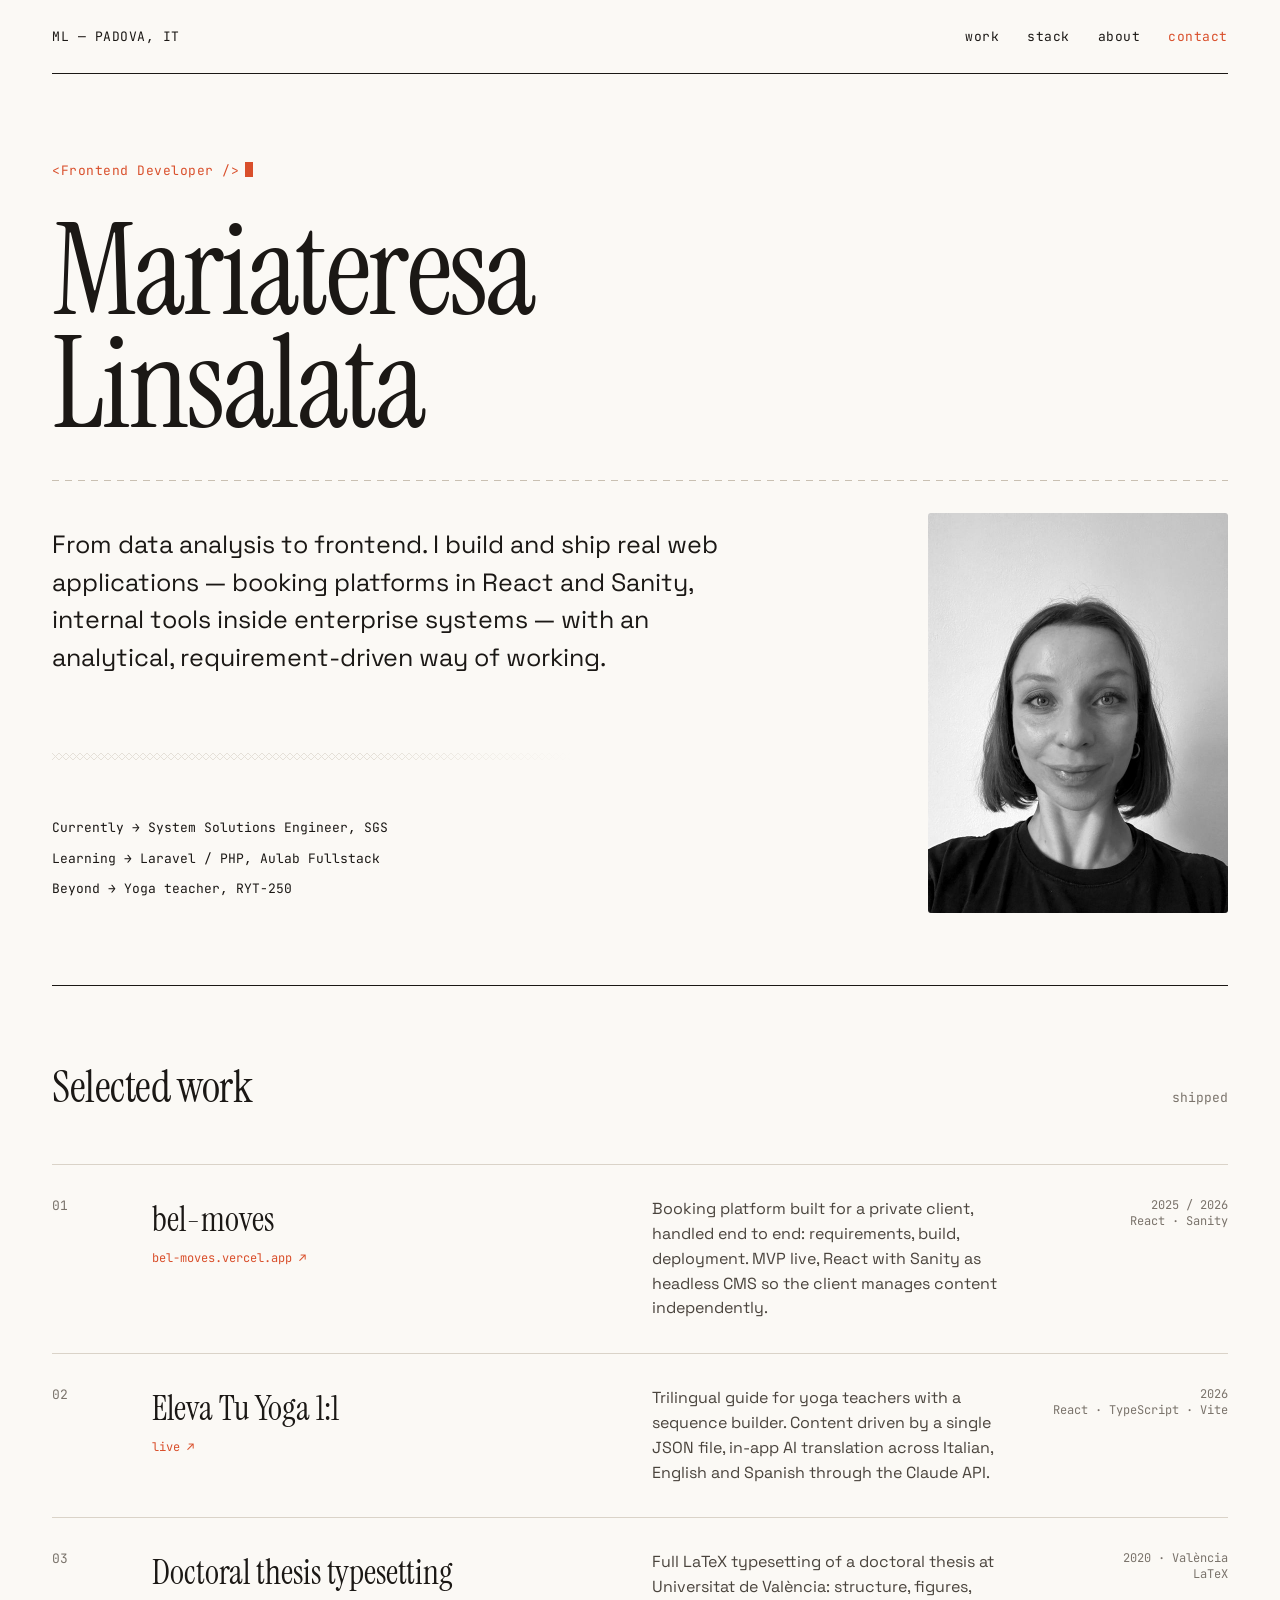
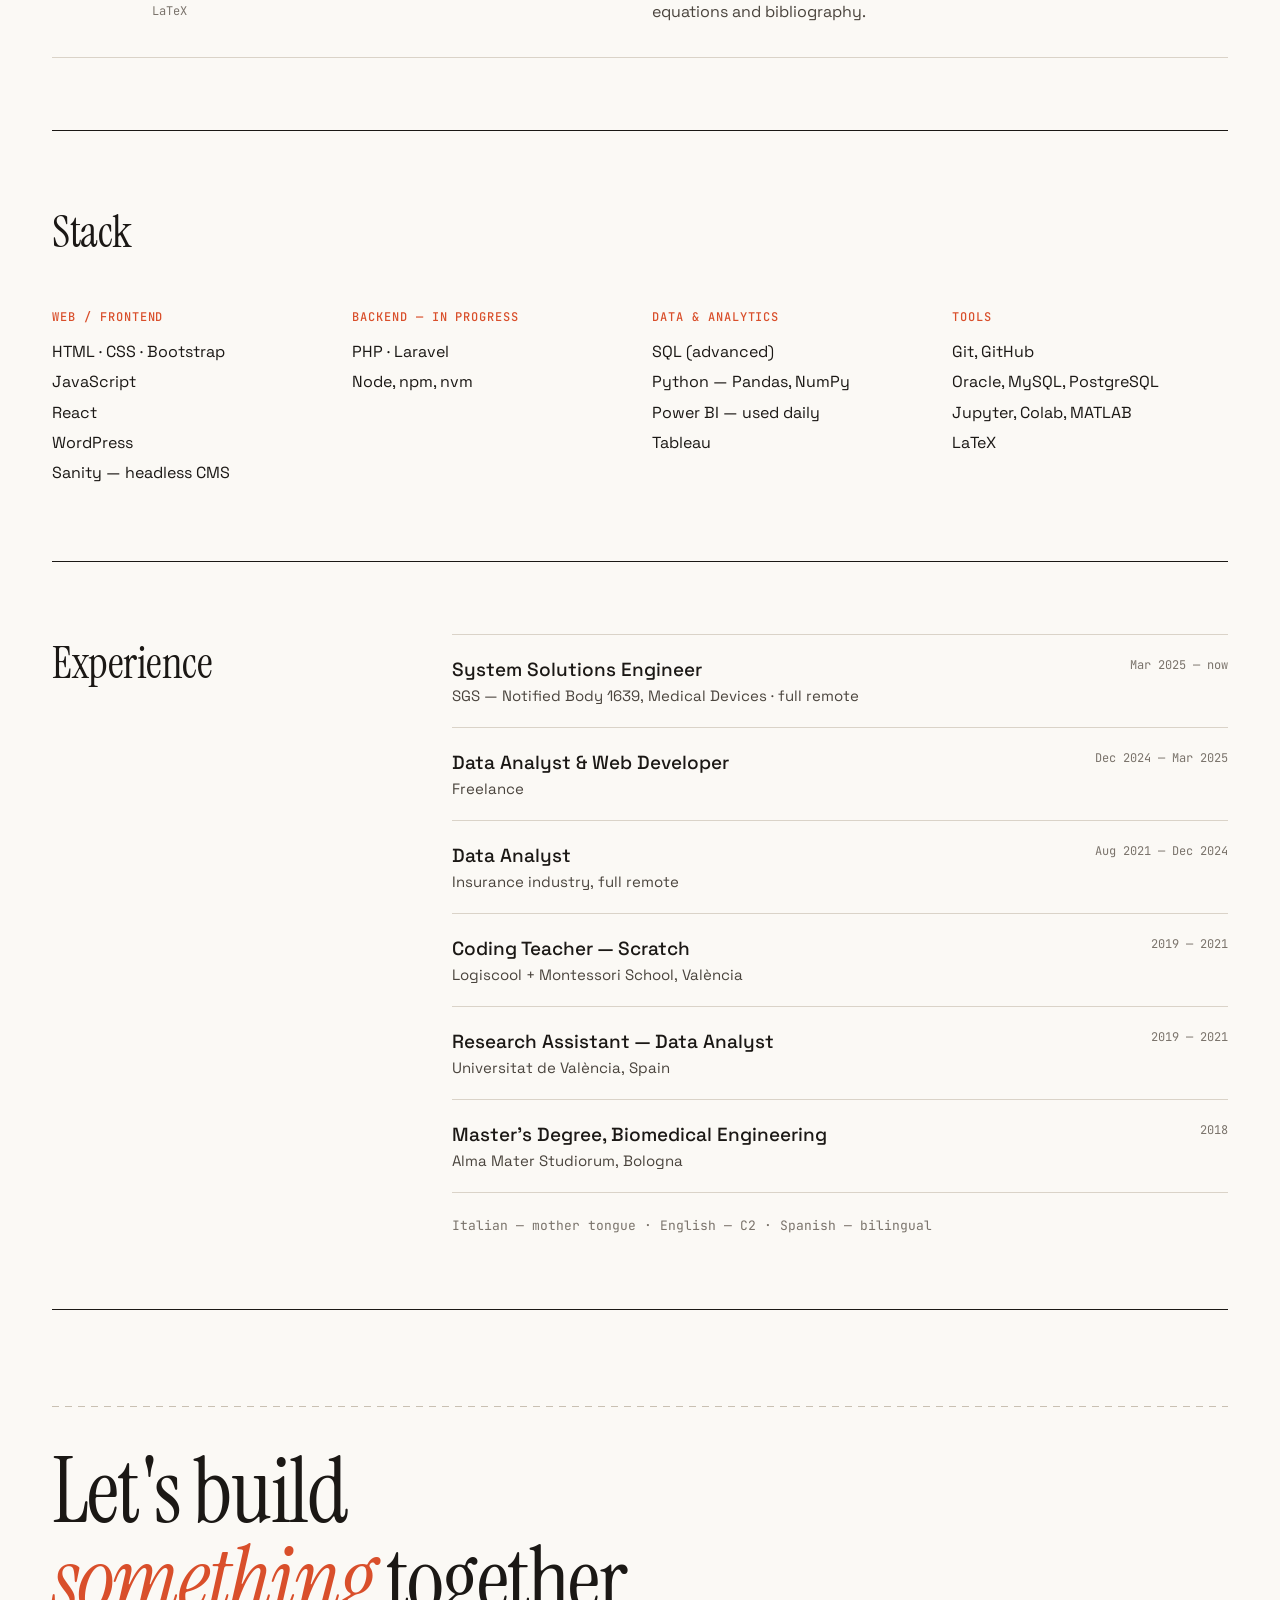
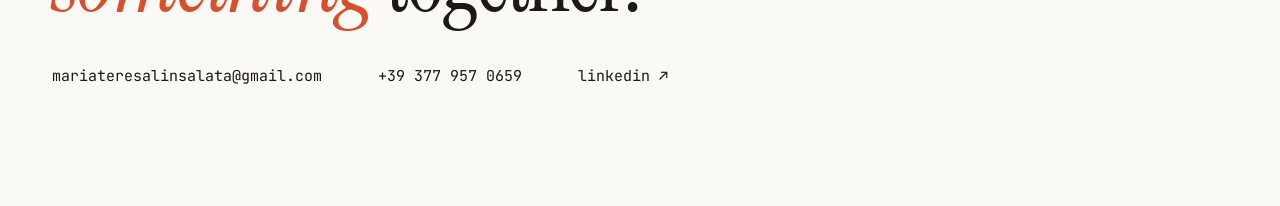
==== index.html @ 71ae57f3 "Add files via upload" ====
<!DOCTYPE html>
<html lang="en">
<head>
<meta charset="utf-8">
<meta name="viewport" content="width=device-width, initial-scale=1">
<title>Mariateresa Linsalata — Frontend Developer</title>
<meta name="description" content="Frontend developer moving from data analysis to the web. React, Sanity, Laravel. Based in Padova, Italy.">
<link rel="icon" href="favicon.svg" type="image/svg+xml">
<link rel="icon" href="favicon.png" sizes="180x180">
<link rel="apple-touch-icon" href="favicon.png">
<link rel="preconnect" href="https://fonts.googleapis.com">
<link rel="preconnect" href="https://fonts.gstatic.com" crossorigin>
<link href="https://fonts.googleapis.com/css2?family=Instrument+Serif:ital@0;1&family=Space+Grotesk:wght@400;500;700&family=JetBrains+Mono:wght@400;500&display=swap" rel="stylesheet">
<link rel="stylesheet" href="style.css">
</head>
<body>

<div class="wrap">

  <header class="site-header">
    <div class="mark">ML — Padova, IT</div>
    <nav class="site-nav">
      <a href="#work">work</a>
      <a href="#stack">stack</a>
      <a href="#about">about</a>
      <a href="#contact" class="is-accent">contact</a>
    </nav>
  </header>

  <section class="hero">
    <div class="eyebrow">&lt;Frontend Developer /&gt;<span class="caret"></span></div>
    <h1>Mariateresa<br>Linsalata</h1>
    <div class="stitch"></div>
    <div class="grid12 hero-grid">
      <div class="hero-copy">
        <p>From data analysis to frontend. I build and ship real web applications — booking platforms in React and Sanity, internal tools inside enterprise systems — with an analytical, requirement-driven way of working.</p>
        <div class="stitch-fine"></div>
        <div class="facts">
          <div>Currently → System Solutions Engineer, SGS</div>
          <div>Learning → Laravel / PHP, Aulab Fullstack</div>
          <div>Beyond → Yoga teacher, RYT-250</div>
        </div>
      </div>
      <div class="hero-portrait">
        <img src="assets/portrait.jpg" alt="Mariateresa Linsalata">
      </div>
    </div>
  </section>

  <section id="work" class="section">
    <div class="section-head">
      <h2 class="section-title">Selected work</h2>
      <span class="count">shipped</span>
    </div>

    <a class="project" href="https://bel-moves.vercel.app" target="_blank" rel="noopener">
      <div class="num">01</div>
      <div class="head">
        <h3>bel-moves</h3>
        <div class="link">bel-moves.vercel.app ↗</div>
      </div>
      <p>Booking platform built for a private client, handled end to end: requirements, build, deployment. MVP live, React with Sanity as headless CMS so the client manages content independently.</p>
      <div class="meta">2025 / 2026<br>React · Sanity</div>
    </a>

    <a class="project" href="https://eleva-tu-yoga.vercel.app/#/filosofia" target="_blank" rel="noopener">
      <div class="num">02</div>
      <div class="head">
        <h3>Eleva Tu Yoga 1:1</h3>
        <div class="link">live ↗</div>
      </div>
      <p>Trilingual guide for yoga teachers with a sequence builder. Content driven by a single JSON file, in-app AI translation across Italian, English and Spanish through the Claude API.</p>
      <div class="meta">2026<br>React · TypeScript · Vite</div>
    </a>

    <div class="project is-last">
      <div class="num">03</div>
      <div class="head">
        <h3>Doctoral thesis typesetting</h3>
        <div class="link muted">LaTeX</div>
      </div>
      <p>Full LaTeX typesetting of a doctoral thesis at Universitat de València: structure, figures, equations and bibliography.</p>
      <div class="meta">2020 · València<br>LaTeX</div>
    </div>
  </section>

  <section id="stack" class="section">
    <h2 class="section-title" style="margin-bottom:48px">Stack</h2>
    <div class="stack-grid">
      <div class="stack-col">
        <h3>Web / Frontend</h3>
        <ul>
          <li>HTML · CSS · Bootstrap</li>
          <li>JavaScript</li>
          <li>React</li>
          <li>WordPress</li>
          <li>Sanity — headless CMS</li>
        </ul>
      </div>
      <div class="stack-col">
        <h3>Backend — in progress</h3>
        <ul>
          <li>PHP · Laravel</li>
          <li>Node, npm, nvm</li>
        </ul>
      </div>
      <div class="stack-col">
        <h3>Data &amp; Analytics</h3>
        <ul>
          <li>SQL (advanced)</li>
          <li>Python — Pandas, NumPy</li>
          <li>Power BI — used daily</li>
          <li>Tableau</li>
        </ul>
      </div>
      <div class="stack-col">
        <h3>Tools</h3>
        <ul>
          <li>Git, GitHub</li>
          <li>Oracle, MySQL, PostgreSQL</li>
          <li>Jupyter, Colab, MATLAB</li>
          <li>LaTeX</li>
        </ul>
      </div>
    </div>
  </section>

  <section id="about" class="section grid12">
    <h2 class="section-title">Experience</h2>
    <div class="roles">
      <div id="roles"></div>
      <div class="role is-last">
        <div>
          <div class="title">Master's Degree, Biomedical Engineering</div>
          <div class="org">Alma Mater Studiorum, Bologna</div>
        </div>
        <div class="years">2018</div>
      </div>
      <div class="langs">Italian — mother tongue · English — C2 · Spanish — bilingual</div>
    </div>
  </section>

  <section id="contact">
    <div class="stitch"></div>
    <h2>Let's build<br><em>something</em> together.</h2>
    <div class="contact-links">
      <a href="mailto:mariateresalinsalata@gmail.com">mariateresalinsalata@gmail.com</a>
      <a href="tel:+393779570659">+39 377 957 0659</a>
      <a href="https://www.linkedin.com/in/mariateresa-linsalata-959961161/" target="_blank" rel="noopener">linkedin ↗</a>
    </div>
  </section>

</div>

<script src="script.js"></script>
</body>
</html>
---- style.css ----
:root {
  --bg: #FBF9F5;
  --ink: #1B1815;
  --ink-soft: #4A443D;
  --ink-mute: #7A736B;
  --line: #DAD3C8;
  --accent: #D94F2B;
  --serif: 'Instrument Serif', Georgia, serif;
  --sans: 'Space Grotesk', system-ui, sans-serif;
  --mono: 'JetBrains Mono', monospace;
}

*, *::before, *::after { box-sizing: border-box; }

body {
  margin: 0;
  background: var(--bg);
  color: var(--ink);
  font-family: var(--sans);
  -webkit-font-smoothing: antialiased;
}

html { scroll-behavior: smooth; }

a { color: var(--ink); text-decoration: none; }
a:hover { color: var(--accent); }
::selection { background: var(--accent); color: var(--bg); }

.wrap {
  max-width: 1240px;
  margin: 0 auto;
  padding: 0 32px 120px;
}

/* --- header --- */
.site-header {
  display: flex;
  justify-content: space-between;
  align-items: baseline;
  gap: 24px;
  flex-wrap: wrap;
  padding: 28px 0;
  border-bottom: 1px solid var(--ink);
  position: sticky;
  top: 0;
  background: var(--bg);
  z-index: 10;
}

.site-header .mark,
.site-nav {
  font-family: var(--mono);
  font-size: 13px;
  letter-spacing: 0.04em;
}

.site-header .mark { text-transform: uppercase; }
.site-nav { display: flex; gap: 28px; }
.site-nav .is-accent { color: var(--accent); }

/* --- shared section rules --- */
.section { padding: 72px 0; border-bottom: 1px solid var(--ink); }

.section-title {
  font-family: var(--serif);
  font-weight: 400;
  font-size: 44px;
  letter-spacing: -0.01em;
  margin: 0;
}

.section-head {
  display: flex;
  justify-content: space-between;
  align-items: baseline;
  margin-bottom: 48px;
}

.section-head .count {
  font-family: var(--mono);
  font-size: 13px;
  color: var(--ink-mute);
}

.grid12 {
  display: grid;
  grid-template-columns: repeat(12, 1fr);
  gap: 24px;
}

/* the "stitch" rule */
.stitch {
  height: 1px;
  background: repeating-linear-gradient(90deg, #C9C0B2 0 7px, transparent 7px 13px);
}

/* barely-there cross-stitch motif under the intro paragraph */
.stitch-fine {
  height: 7px;
  width: 100%;
  max-width: 52ch;
  margin-top: 18px;
  opacity: 0.42;
  background-image:
    linear-gradient(45deg, transparent 45%, #C9C0B2 45% 55%, transparent 55%),
    linear-gradient(-45deg, transparent 45%, #C9C0B2 45% 55%, transparent 55%);
  background-size: 7px 7px;
  background-repeat: repeat-x;
  -webkit-mask-image: linear-gradient(90deg, #000, #000 62%, transparent);
  mask-image: linear-gradient(90deg, #000, #000 62%, transparent);
}

/* --- hero --- */
.hero { padding: 88px 0 72px; border-bottom: 1px solid var(--ink); }

.hero .eyebrow {
  font-family: var(--mono);
  font-size: 13px;
  color: var(--accent);
  letter-spacing: 0.04em;
  margin-bottom: 36px;
}

.caret {
  display: inline-block;
  width: 8px;
  height: 15px;
  background: var(--accent);
  margin-left: 6px;
  vertical-align: -2px;
  animation: blink 1.1s step-end infinite;
}

@keyframes blink { 0%, 49% { opacity: 1; } 50%, 100% { opacity: 0; } }

.hero h1 {
  font-family: var(--serif);
  font-weight: 400;
  font-size: clamp(56px, 10vw, 148px);
  line-height: 0.88;
  letter-spacing: -0.02em;
  margin: 0 0 40px;
}

.hero .stitch { margin-bottom: 32px; }

.hero-grid { align-items: stretch; }

.hero-copy {
  grid-column: span 7;
  display: flex;
  flex-direction: column;
  justify-content: space-around;
  gap: 32px;
}

.hero-copy p {
  font-size: 25px;
  line-height: 1.5;
  margin: 0;
  max-width: 52ch;
  text-wrap: pretty;
}

.facts {
  display: flex;
  flex-direction: column;
  gap: 10px;
  font-family: var(--mono);
  font-size: 13px;
  line-height: 1.6;
}

.hero-portrait {
  grid-column: 9 / span 4;
  display: flex;
  justify-content: flex-end;
}

.hero-portrait img {
  width: 100%;
  max-width: 300px;
  aspect-ratio: 3 / 4;
  height: auto;
  object-fit: cover;
  object-position: center 22%;
  border-radius: 3px;
  display: block;
  filter: grayscale(1) contrast(1.04);
  transition: filter 0.5s ease;
}

.hero-portrait img:hover { filter: grayscale(0) contrast(1); }

/* --- work --- */
.project {
  display: grid;
  grid-template-columns: repeat(12, 1fr);
  gap: 24px;
  padding: 32px 0;
  border-top: 1px solid var(--line);
  transition: background 0.15s ease;
}

.project.is-last { border-bottom: 1px solid var(--line); }
a.project:hover { background: #F3EFE7; color: var(--ink); }

.project .num {
  grid-column: span 1;
  font-family: var(--mono);
  font-size: 13px;
  color: var(--ink-mute);
}

.project .head { grid-column: span 5; }

.project h3 {
  font-family: var(--serif);
  font-weight: 400;
  font-size: 34px;
  margin: 0 0 8px;
}

.project .link {
  font-family: var(--mono);
  font-size: 12px;
  color: var(--accent);
}

.project .link.muted { color: var(--ink-mute); }

.project p {
  grid-column: span 4;
  margin: 0;
  font-size: 16px;
  line-height: 1.55;
  color: var(--ink-soft);
}

.project .meta {
  grid-column: span 2;
  font-family: var(--mono);
  font-size: 12px;
  color: var(--ink-mute);
  text-align: right;
}

/* --- stack --- */
.stack-grid {
  display: grid;
  grid-template-columns: repeat(4, 1fr);
  gap: 40px 24px;
}

.stack-col { display: flex; flex-direction: column; gap: 12px; }

.stack-col h3 {
  font-family: var(--mono);
  font-size: 12px;
  font-weight: 500;
  letter-spacing: 0.08em;
  text-transform: uppercase;
  color: var(--accent);
  margin: 0;
}

.stack-col ul {
  margin: 0;
  padding: 0;
  list-style: none;
  font-size: 16px;
  line-height: 1.9;
}

/* --- experience --- */
#about .section-title { grid-column: span 4; }
.roles { grid-column: span 8; display: flex; flex-direction: column; }

.role {
  display: grid;
  grid-template-columns: 1fr auto;
  gap: 16px;
  padding: 22px 0;
  border-top: 1px solid var(--line);
}

.role.is-last { border-bottom: 1px solid var(--line); }
.role .title { font-size: 19px; font-weight: 500; }
.role .org { font-size: 15px; color: var(--ink-soft); margin-top: 4px; }

.role .years {
  font-family: var(--mono);
  font-size: 12px;
  color: var(--ink-mute);
  white-space: nowrap;
}

.langs {
  font-family: var(--mono);
  font-size: 13px;
  color: var(--ink-mute);
  margin-top: 22px;
  line-height: 1.7;
}

/* --- contact --- */
#contact { padding: 96px 0 0; }
#contact .stitch { margin-bottom: 40px; }

#contact h2 {
  font-family: var(--serif);
  font-weight: 400;
  font-size: clamp(44px, 7vw, 92px);
  line-height: 1;
  letter-spacing: -0.02em;
  margin: 0 0 40px;
}

#contact em { color: var(--accent); }

.contact-links {
  display: flex;
  gap: 56px;
  flex-wrap: wrap;
  font-family: var(--mono);
  font-size: 15px;
}

/* --- responsive --- */
@media (max-width: 900px) {
  .wrap { padding: 0 20px 80px; }
  .hero { padding: 56px 0 48px; }
  .section { padding: 56px 0; }
  .hero-copy, .hero-portrait,
  .project .num, .project .head, .project p, .project .meta,
  #about .section-title, .roles { grid-column: 1 / -1; }
  .hero-portrait { justify-content: flex-start; }
  .hero-portrait img { aspect-ratio: 3 / 4; height: auto; max-width: 220px; }
  .project .meta { text-align: left; }
  .stack-grid { grid-template-columns: repeat(2, 1fr); }
  .contact-links { gap: 20px; flex-direction: column; }
}

@media (max-width: 560px) {
  .stack-grid { grid-template-columns: 1fr; }
  .section-title { font-size: 34px; }
}
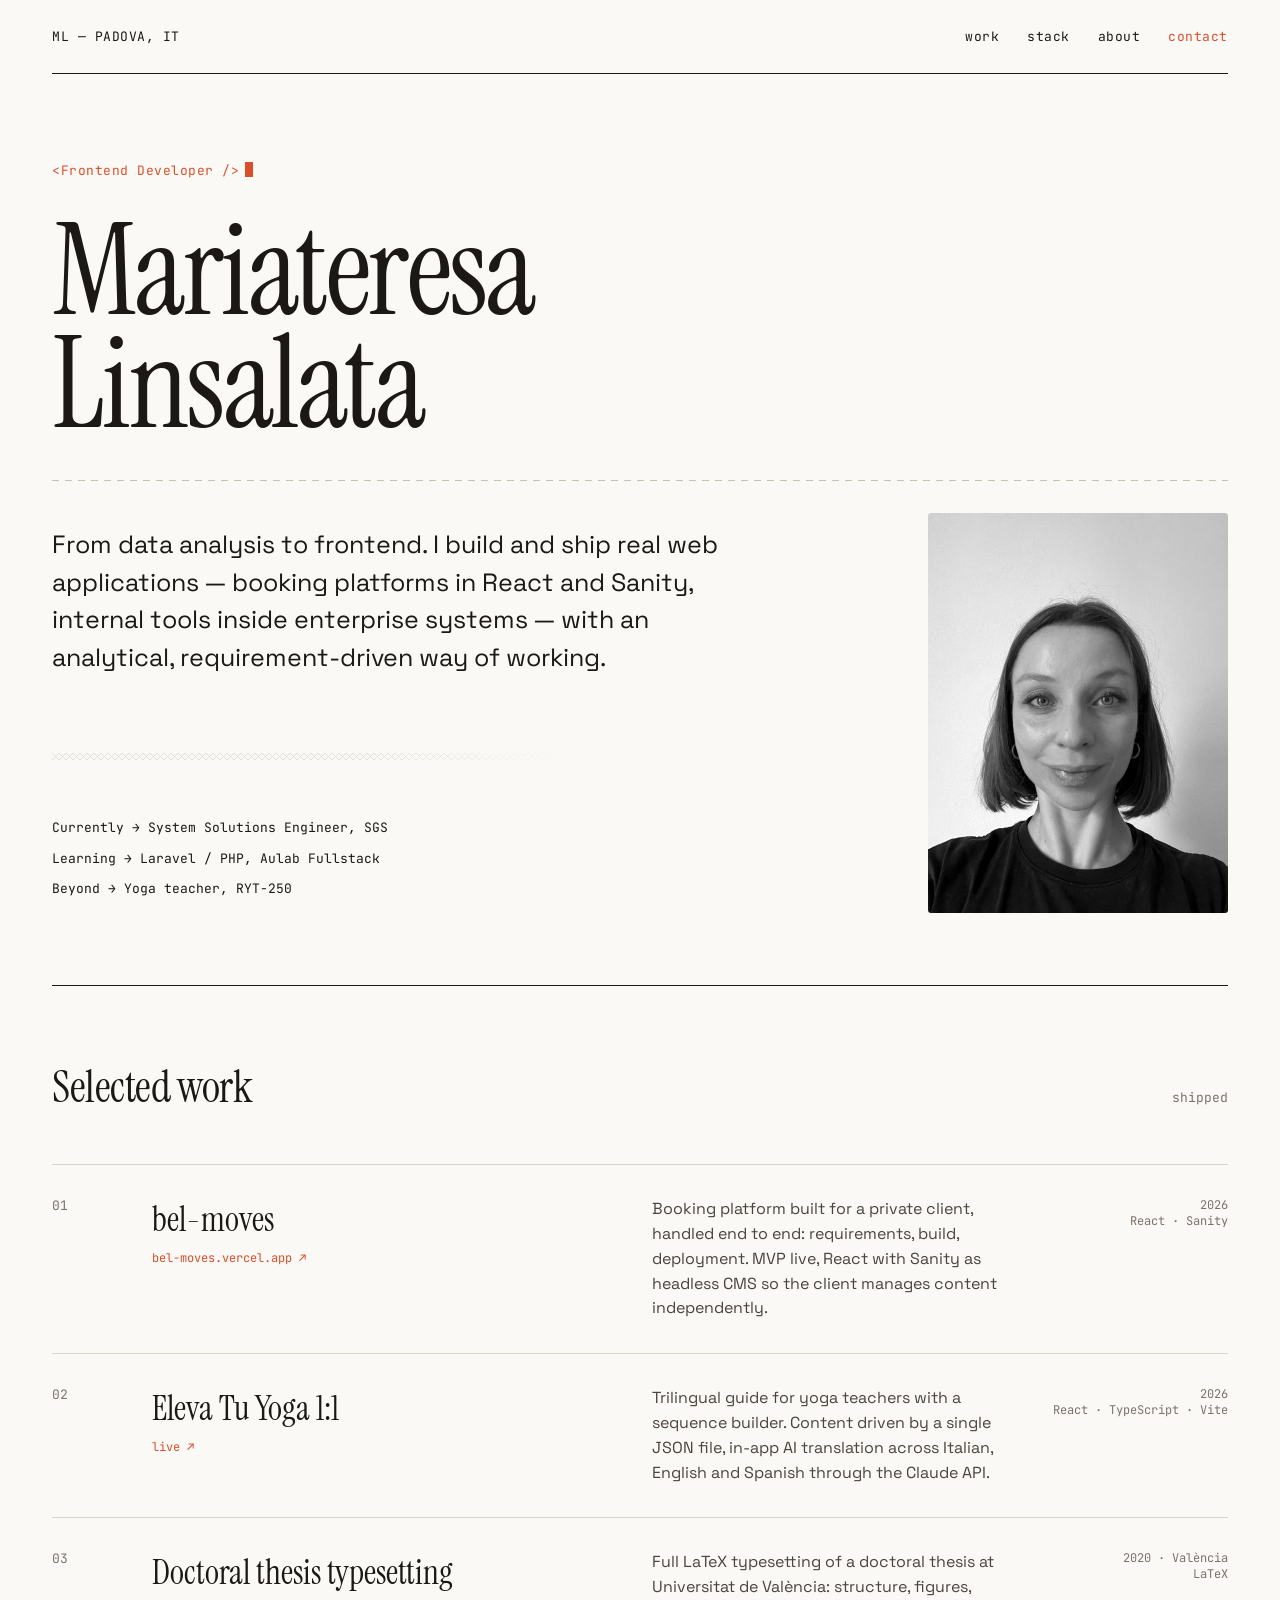
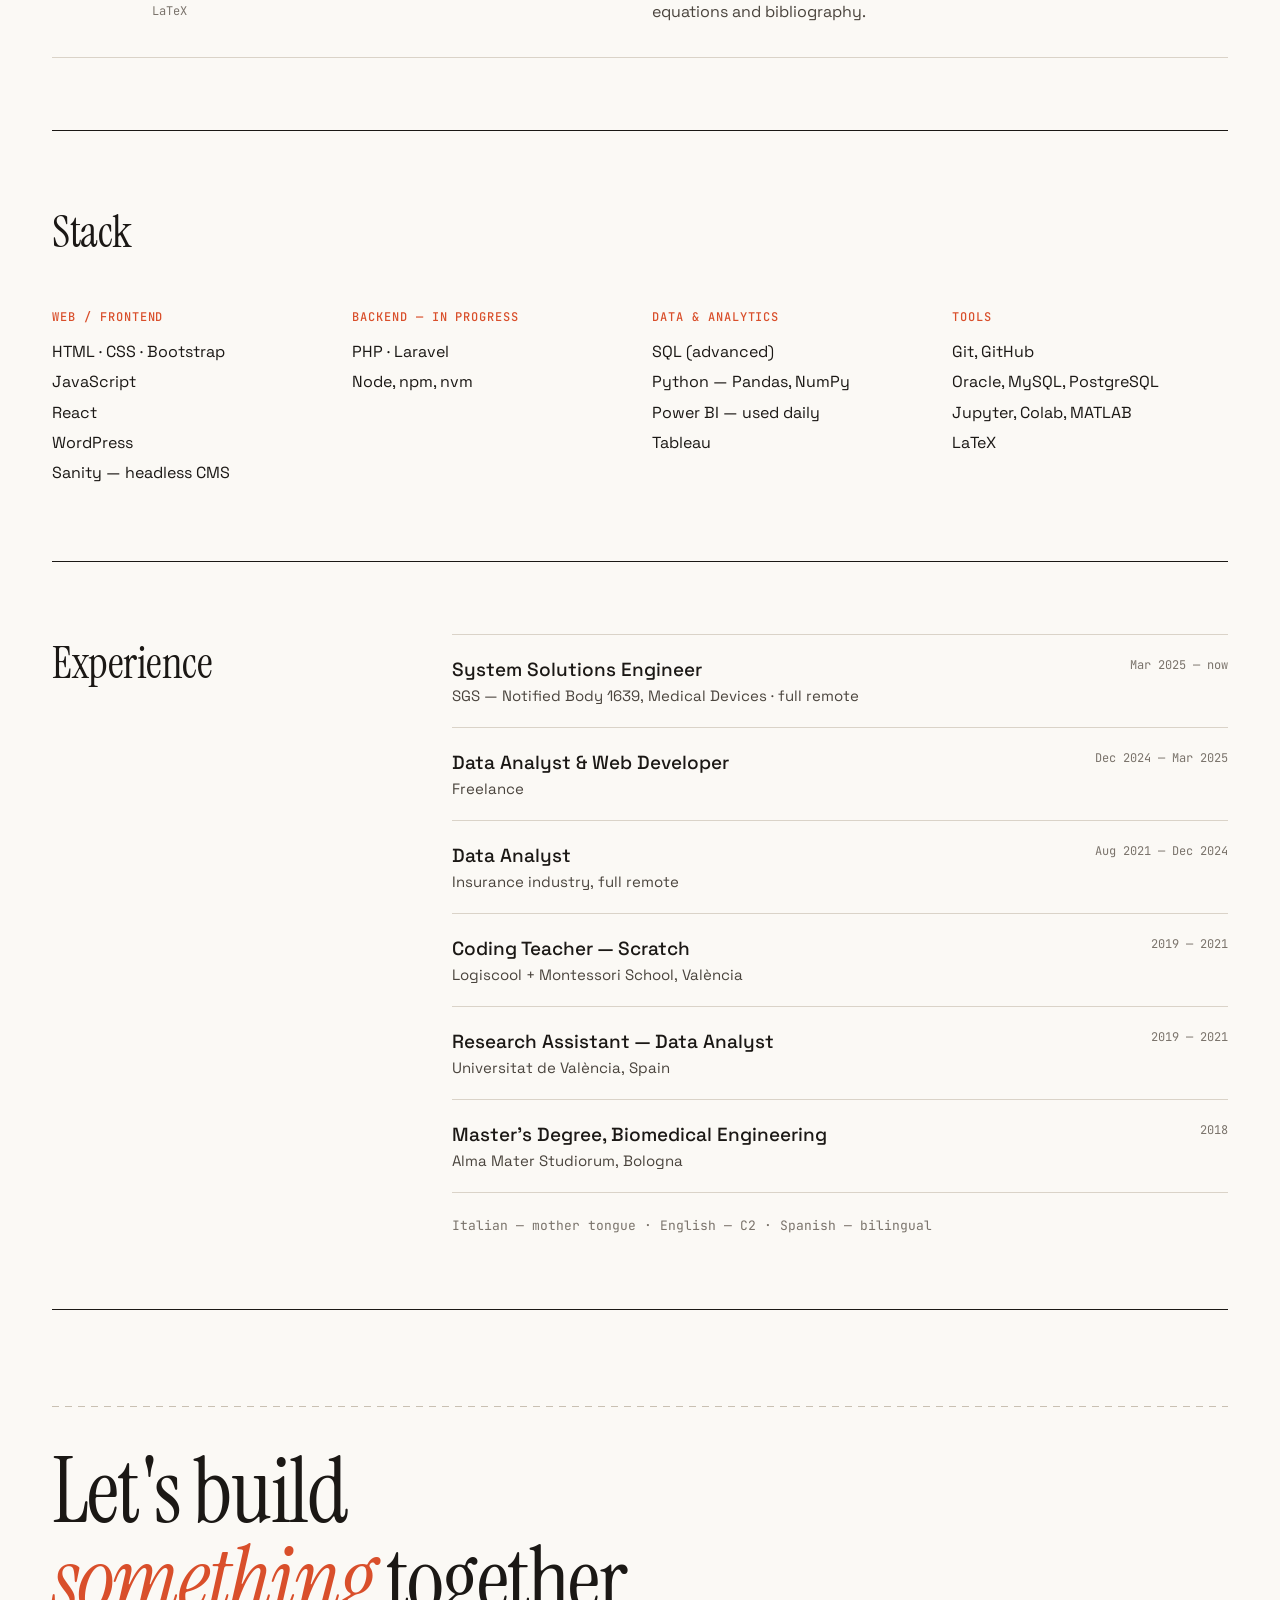
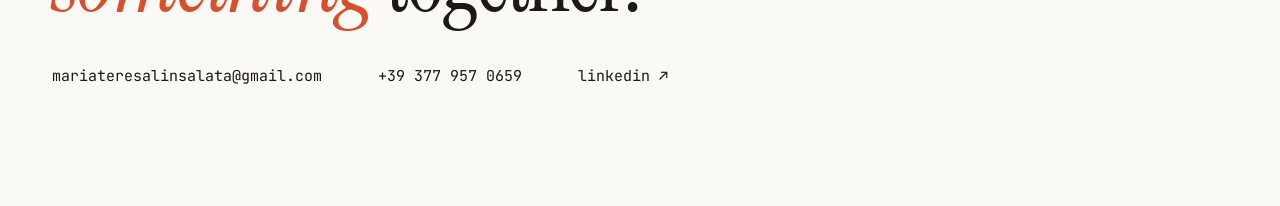
==== commit e5017bbf: "landing page" ====
--- a/index.html
+++ b/index.html
@@ -60,7 +60,7 @@
         <div class="link">bel-moves.vercel.app ↗</div>
       </div>
       <p>Booking platform built for a private client, handled end to end: requirements, build, deployment. MVP live, React with Sanity as headless CMS so the client manages content independently.</p>
-      <div class="meta">2025 / 2026<br>React · Sanity</div>
+      <div class="meta">2026<br>React · Sanity</div>
     </a>
 
     <a class="project" href="https://eleva-tu-yoga.vercel.app/#/filosofia" target="_blank" rel="noopener">
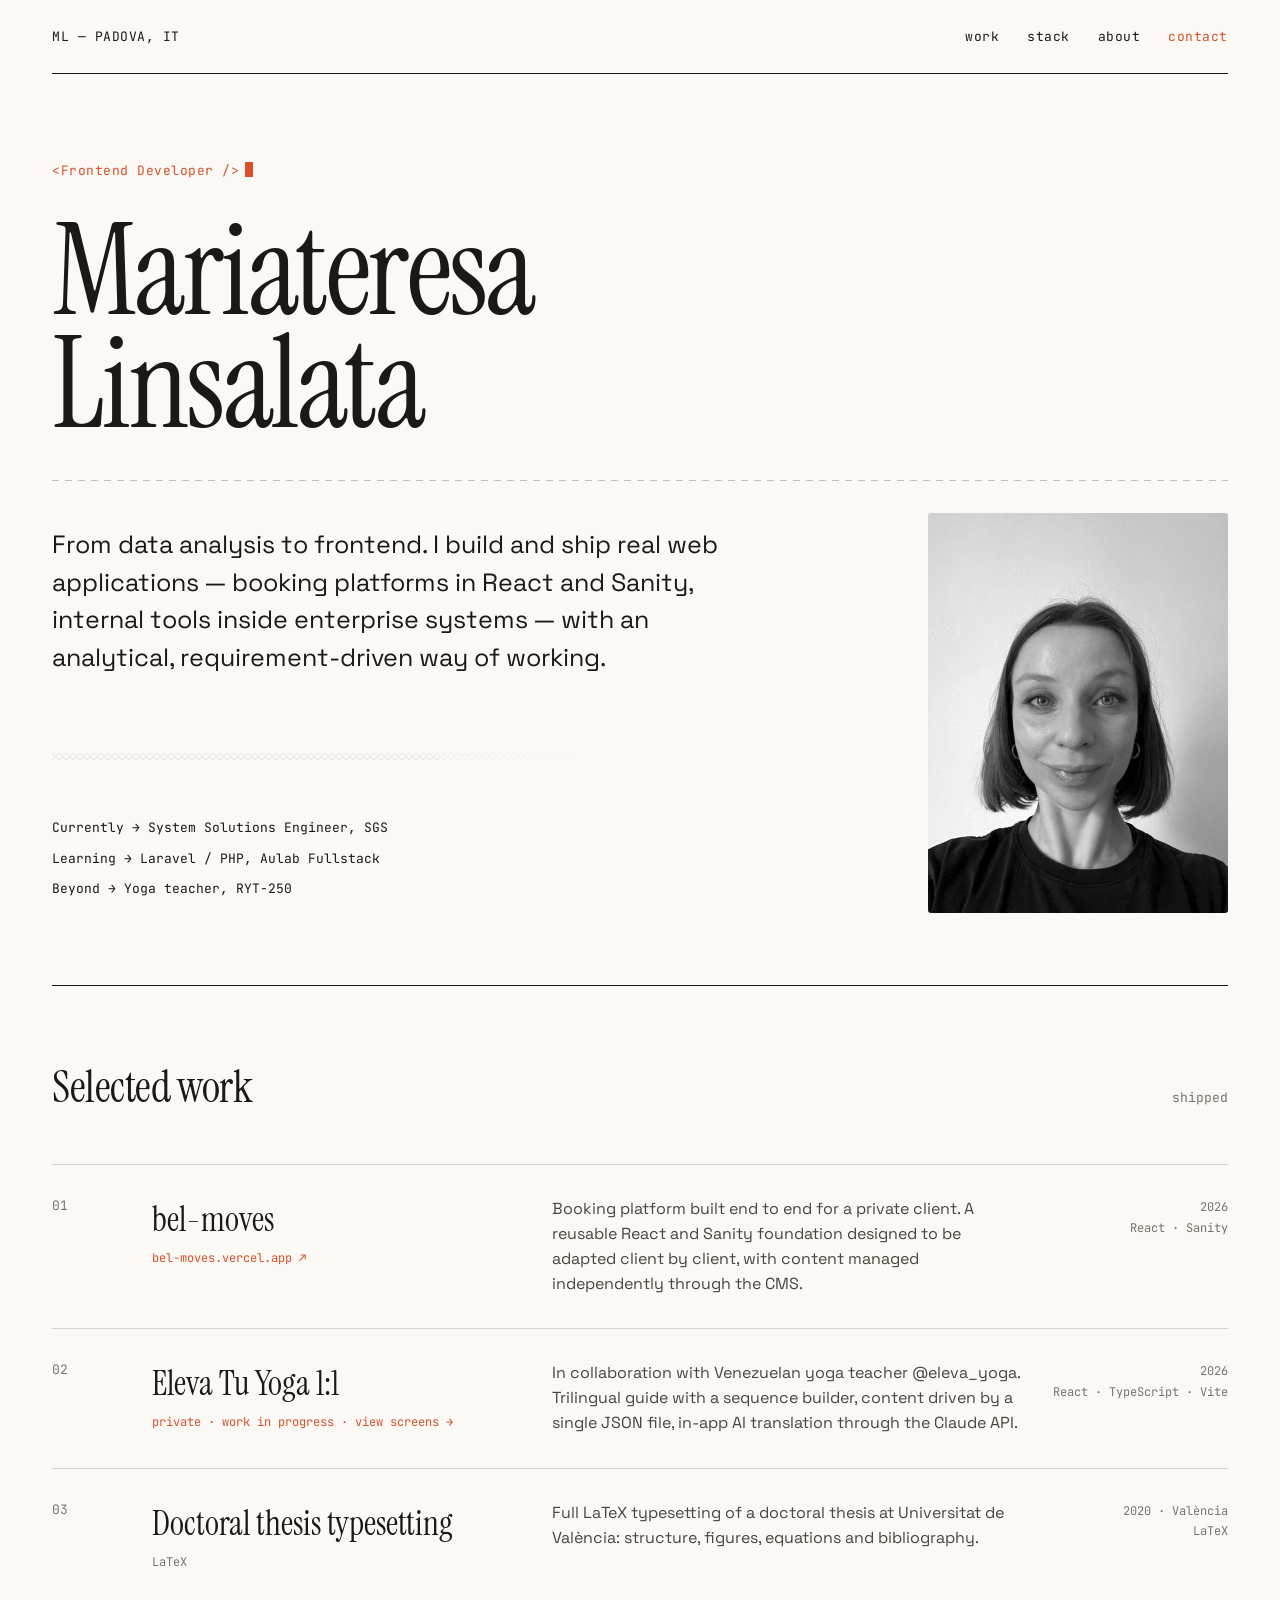
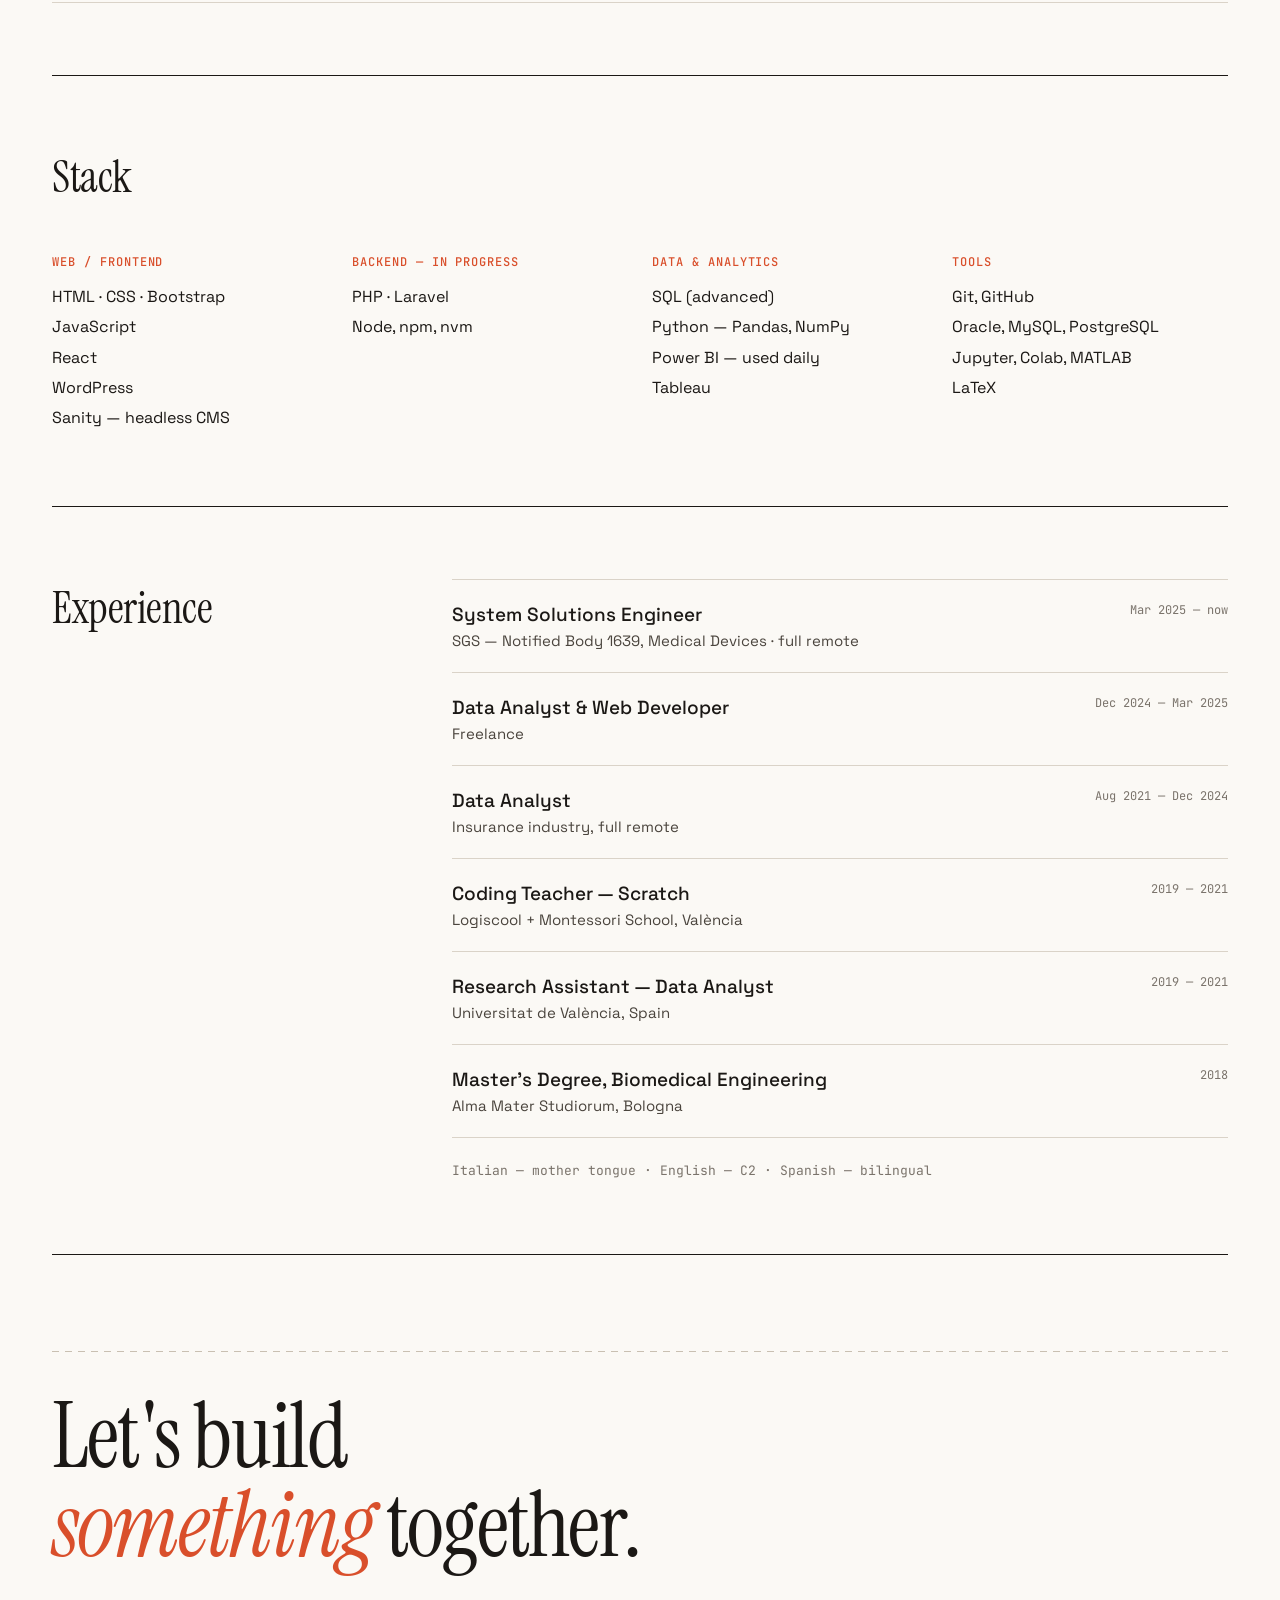
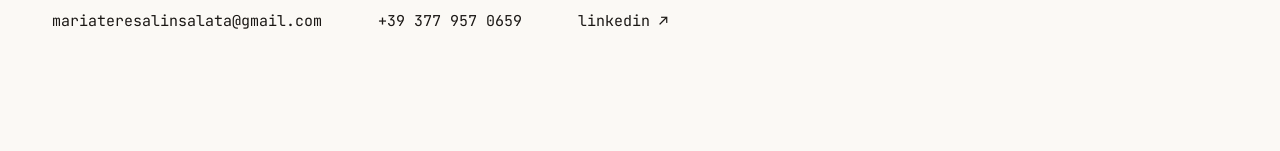
==== commit e810fd65: "pannello screenshot" ====
--- a/index.html
+++ b/index.html
@@ -59,19 +59,19 @@
         <h3>bel-moves</h3>
         <div class="link">bel-moves.vercel.app ↗</div>
       </div>
-      <p>Booking platform built for a private client, handled end to end: requirements, build, deployment. MVP live, React with Sanity as headless CMS so the client manages content independently.</p>
+      <p>Booking platform built end to end for a private client. A reusable React and Sanity foundation designed to be adapted client by client, with content managed independently through the CMS.</p>
       <div class="meta">2026<br>React · Sanity</div>
     </a>
 
-    <a class="project" href="https://eleva-tu-yoga.vercel.app/#/filosofia" target="_blank" rel="noopener">
+    <div class="project" id="eleva" role="button" tabindex="0">
       <div class="num">02</div>
       <div class="head">
         <h3>Eleva Tu Yoga 1:1</h3>
-        <div class="link">live ↗</div>
+        <div class="link">private · work in progress · view screens →</div>
       </div>
-      <p>Trilingual guide for yoga teachers with a sequence builder. Content driven by a single JSON file, in-app AI translation across Italian, English and Spanish through the Claude API.</p>
+      <p>In collaboration with Venezuelan yoga teacher @eleva_yoga. Trilingual guide with a sequence builder, content driven by a single JSON file, in-app AI translation through the Claude API.</p>
       <div class="meta">2026<br>React · TypeScript · Vite</div>
-    </a>
+    </div>
 
     <div class="project is-last">
       <div class="num">03</div>
@@ -152,6 +152,33 @@
 
 </div>
 
+<div class="overlay" id="shots" hidden>
+  <div class="panel">
+    <div class="panel-head">
+      <h3>Eleva Tu Yoga 1:1</h3>
+      <button class="panel-close" type="button">close ✕</button>
+    </div>
+    <p class="panel-lede">Sequences are described in a single JSON file — pose, duration, breath cue — so the teacher edits content without touching code. Copy lives in Italian, English and Spanish, translated in-app through the Claude API.</p>
+    <div class="shots">
+      <figure>
+        <figcaption>01 — sequence builder · live timing against the class length</figcaption>
+        <img src="assets/yoga-builder.png" alt="Sequence builder" width="670" height="523">
+      </figure>
+      <div class="shots-row">
+        <figure>
+          <figcaption>02 — guide, IT / EN / ES</figcaption>
+          <img src="assets/yoga-guide.png" alt="Guide with language switch" width="359" height="657">
+        </figure>
+        <figure>
+          <figcaption>03 — access gate</figcaption>
+          <img src="assets/yoga-gate.png" alt="Access gate" width="687" height="707">
+          <p class="shot-note">Content sits behind a purchase code, which is why the app isn't publicly linked.</p>
+        </figure>
+      </div>
+    </div>
+  </div>
+</div>
+
 <script src="script.js"></script>
 </body>
 </html>
--- a/style.css
+++ b/style.css
@@ -205,6 +205,10 @@
 .project.is-last { border-bottom: 1px solid var(--line); }
 a.project:hover { background: #F3EFE7; color: var(--ink); }
 
+#eleva { cursor: pointer; }
+#eleva:hover { background: #F3EFE7; }
+#eleva .link { color: var(--accent); }
+
 .project .num {
   grid-column: span 1;
   font-family: var(--mono);
@@ -212,7 +216,7 @@
   color: var(--ink-mute);
 }
 
-.project .head { grid-column: span 5; }
+.project .head { grid-column: span 4; }
 
 .project h3 {
   font-family: var(--serif);
@@ -230,7 +234,7 @@
 .project .link.muted { color: var(--ink-mute); }
 
 .project p {
-  grid-column: span 4;
+  grid-column: span 5;
   margin: 0;
   font-size: 16px;
   line-height: 1.55;
@@ -241,6 +245,7 @@
   grid-column: span 2;
   font-family: var(--mono);
   font-size: 12px;
+  line-height: 1.7;
   color: var(--ink-mute);
   text-align: right;
 }
@@ -324,6 +329,104 @@
   flex-wrap: wrap;
   font-family: var(--mono);
   font-size: 15px;
+}
+
+/* --- screenshot panel --- */
+.overlay {
+  position: fixed;
+  inset: 0;
+  background: rgba(27, 24, 21, 0.82);
+  z-index: 100;
+  display: flex;
+  align-items: center;
+  justify-content: center;
+  padding: 40px;
+}
+
+.overlay[hidden] { display: none; }
+
+.panel {
+  background: var(--bg);
+  width: 100%;
+  max-width: 1000px;
+  max-height: calc(100vh - 80px);
+  box-sizing: border-box;
+  overflow: auto;
+  padding: 40px;
+  border-radius: 3px;
+}
+
+.panel-head {
+  display: flex;
+  justify-content: space-between;
+  align-items: baseline;
+  gap: 24px;
+  margin-bottom: 8px;
+}
+
+.panel-head h3 {
+  font-family: var(--serif);
+  font-weight: 400;
+  font-size: 34px;
+  margin: 0;
+}
+
+.panel-close {
+  font-family: var(--mono);
+  font-size: 13px;
+  color: var(--ink-mute);
+  background: none;
+  border: 0;
+  padding: 0;
+  cursor: pointer;
+}
+
+.panel-close:hover { color: var(--accent); }
+
+.panel-lede {
+  margin: 0 0 32px;
+  font-size: 16px;
+  line-height: 1.55;
+  color: var(--ink-soft);
+  max-width: 62ch;
+}
+
+.shots { display: flex; flex-direction: column; gap: 32px; }
+
+.shots figure { margin: 0; display: flex; flex-direction: column; gap: 10px; }
+
+.shots figcaption {
+  font-family: var(--mono);
+  font-size: 11px;
+  letter-spacing: 0.06em;
+  text-transform: uppercase;
+  color: var(--ink-mute);
+}
+
+.shots img {
+  display: block;
+  width: 100%;
+  height: auto;
+  border: 1px solid var(--line);
+  border-radius: 4px;
+}
+
+.shots > figure img { max-width: 670px; }
+
+.shots-row {
+  display: grid;
+  grid-template-columns: 359px 1fr;
+  gap: 32px;
+  align-items: start;
+}
+
+.shots-row figure:last-child img { max-width: 480px; }
+
+.shot-note {
+  margin: 0;
+  font-size: 14px;
+  line-height: 1.5;
+  color: var(--ink-mute);
 }
 
 /* --- responsive --- */
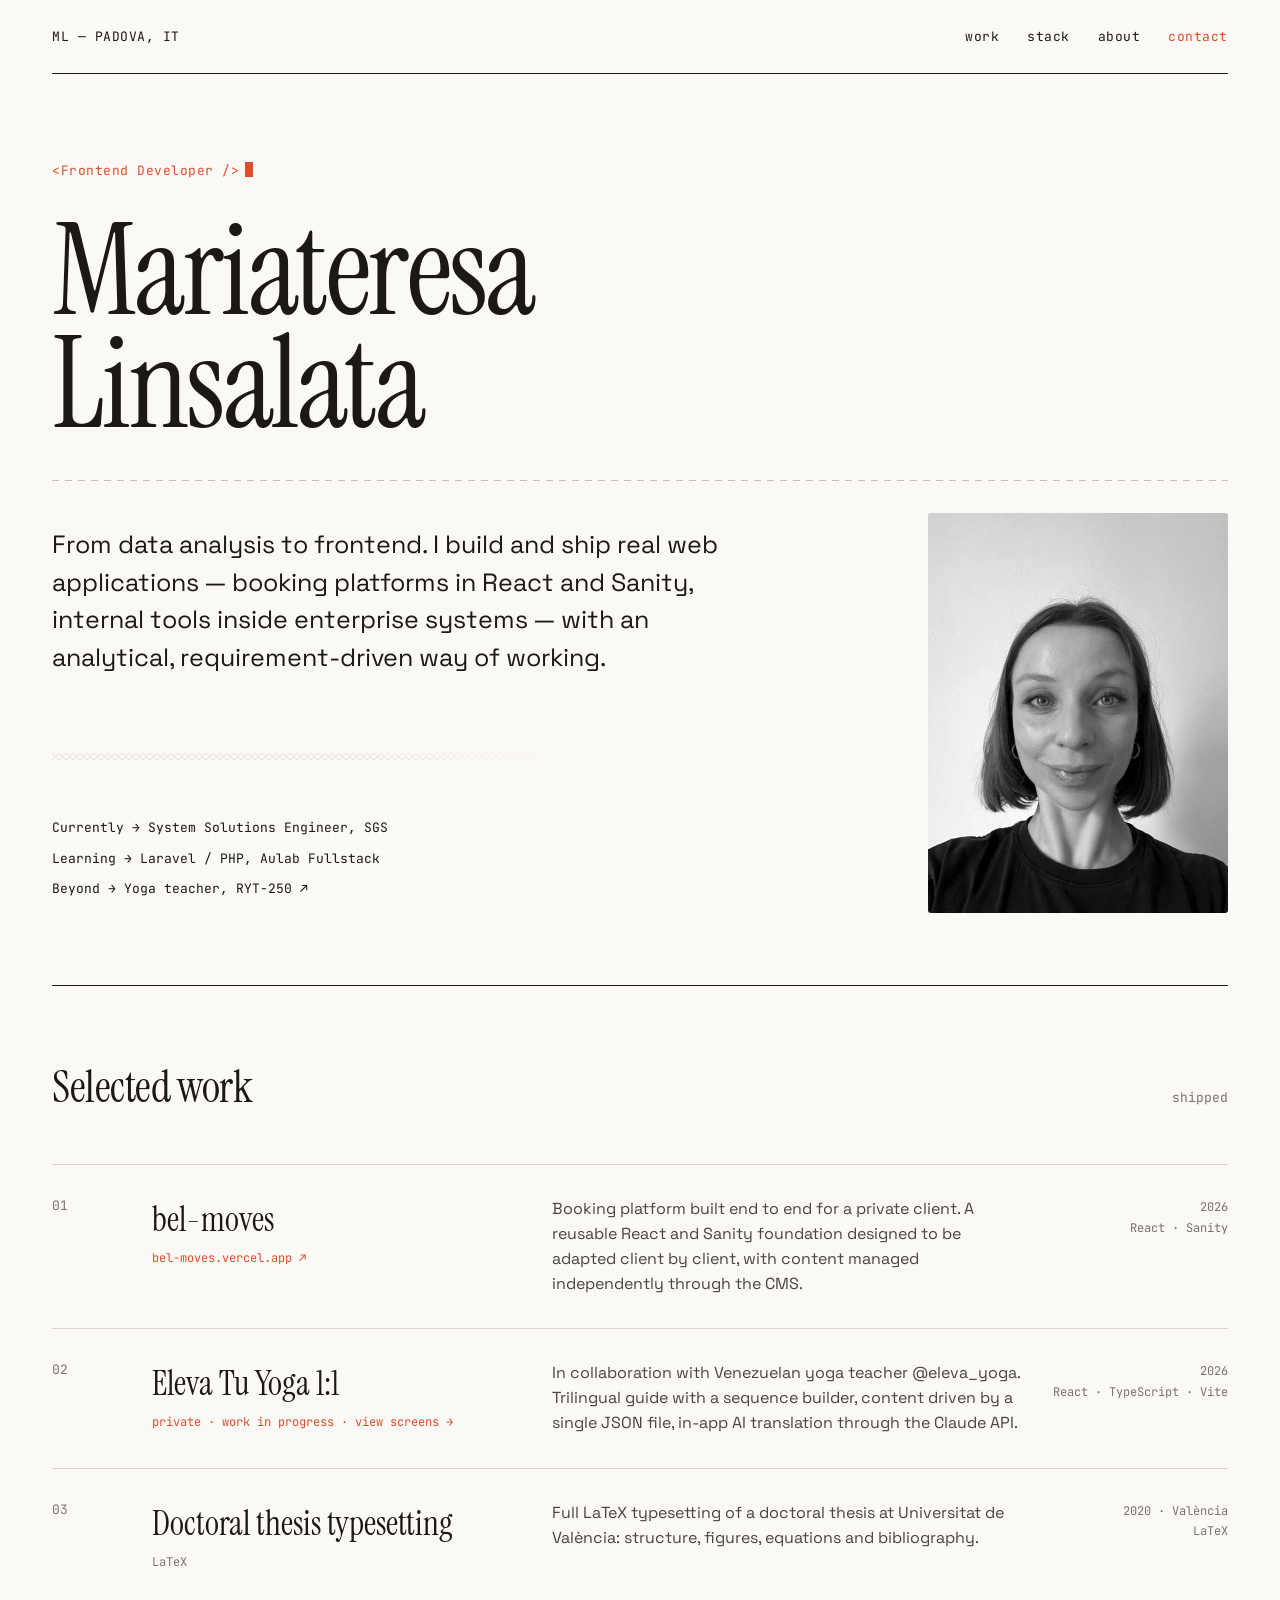
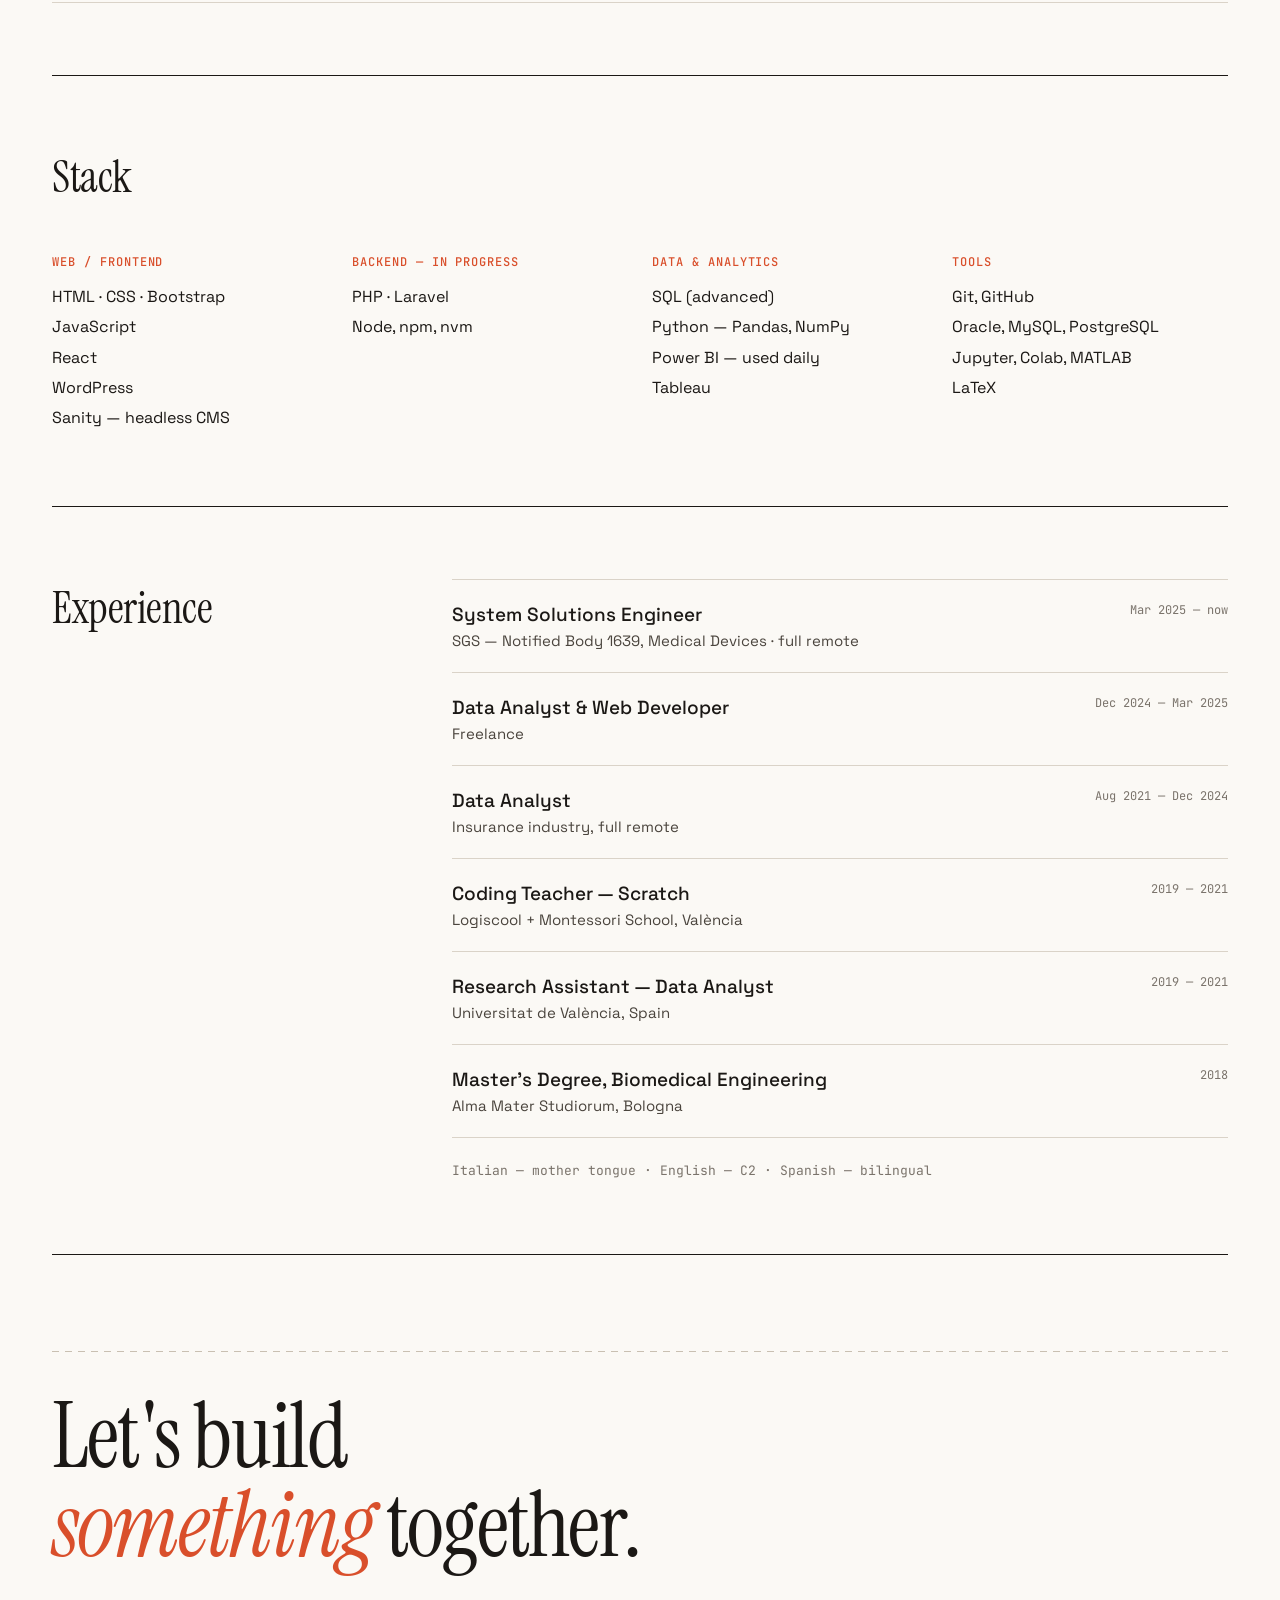
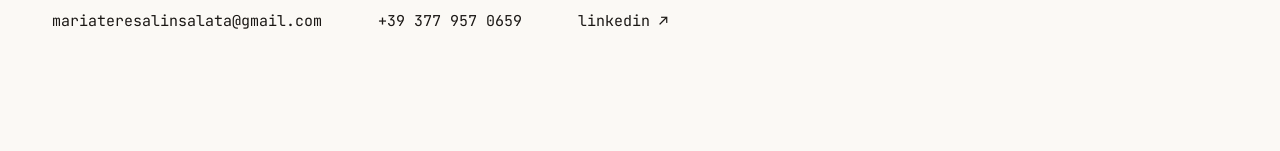
==== commit e86aa450: "Add Aventuro Yoga Studio landing page (IT/EN/ES), link from MTL-landing" ====
--- a/index.html
+++ b/index.html
@@ -38,7 +38,7 @@
         <div class="facts">
           <div>Currently → System Solutions Engineer, SGS</div>
           <div>Learning → Laravel / PHP, Aulab Fullstack</div>
-          <div>Beyond → Yoga teacher, RYT-250</div>
+          <div>Beyond → <a href="aventuro/">Yoga teacher, RYT-250 ↗</a></div>
         </div>
       </div>
       <div class="hero-portrait">
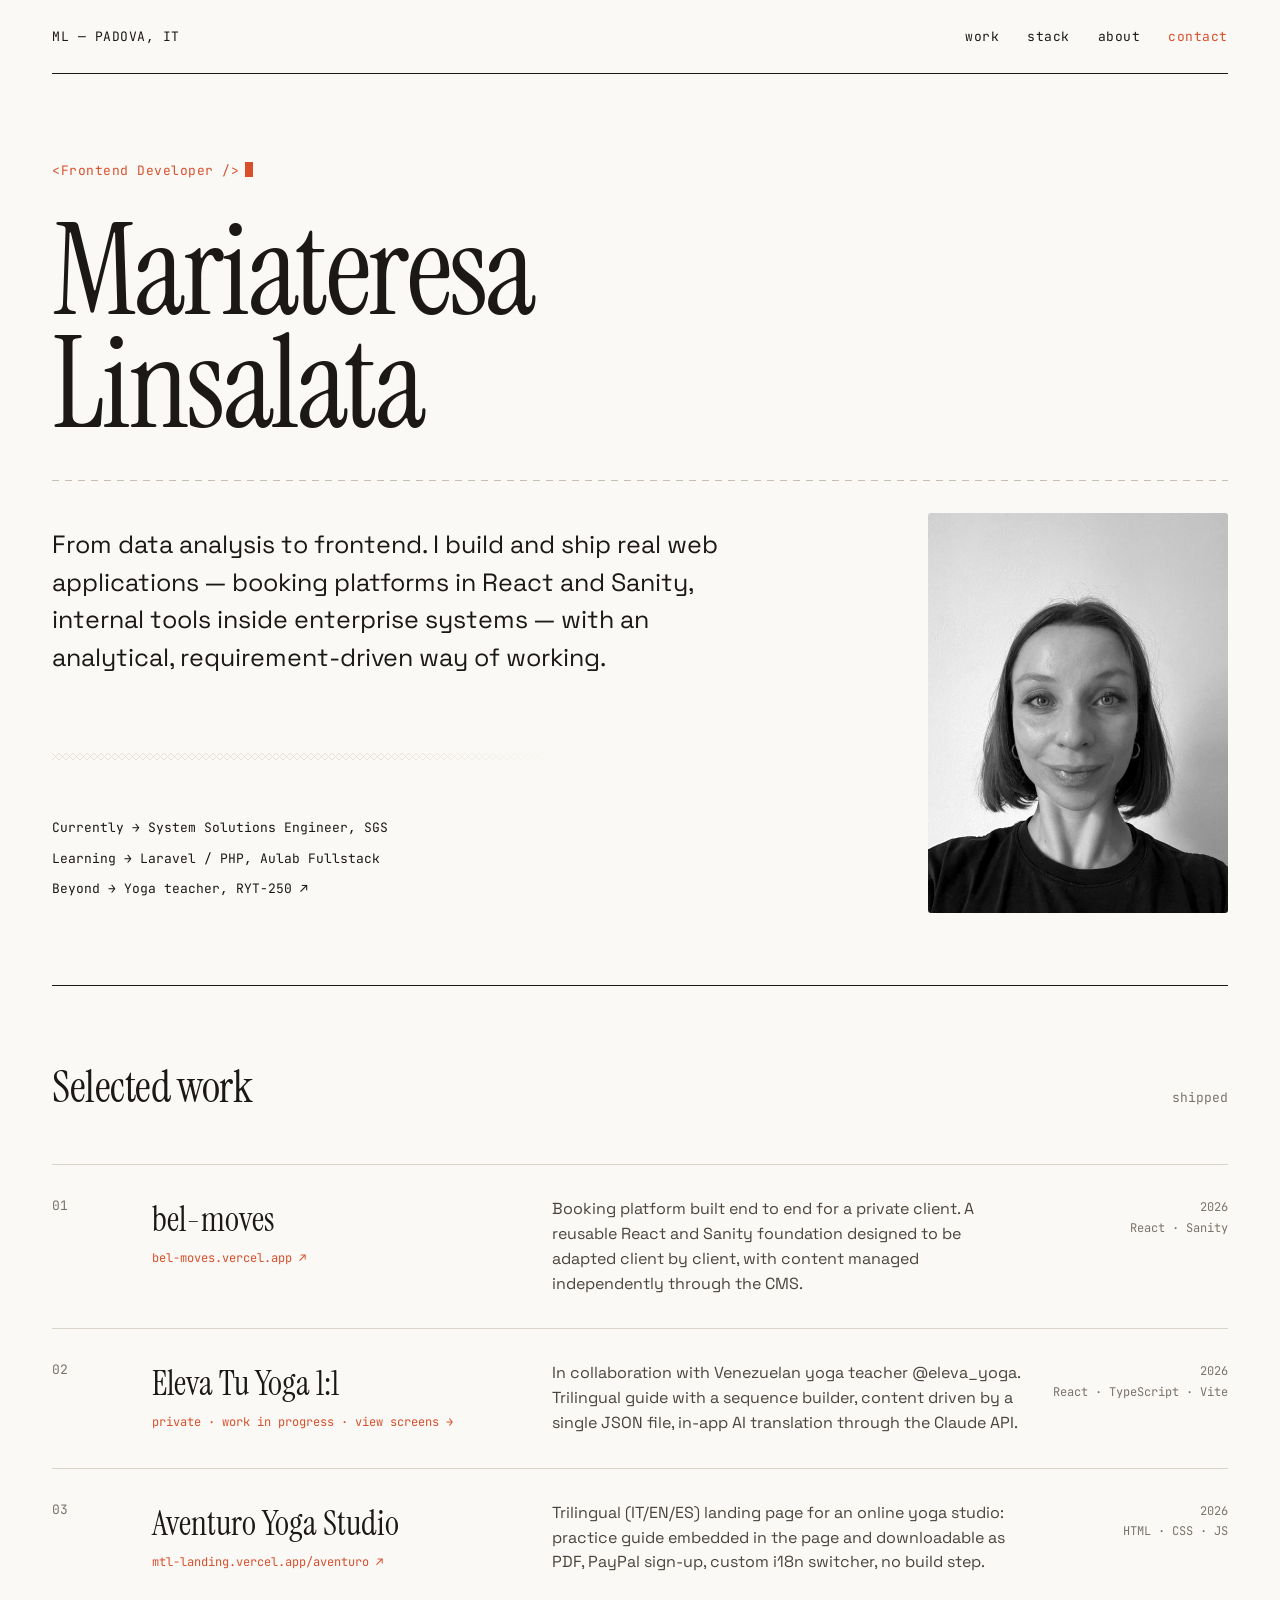
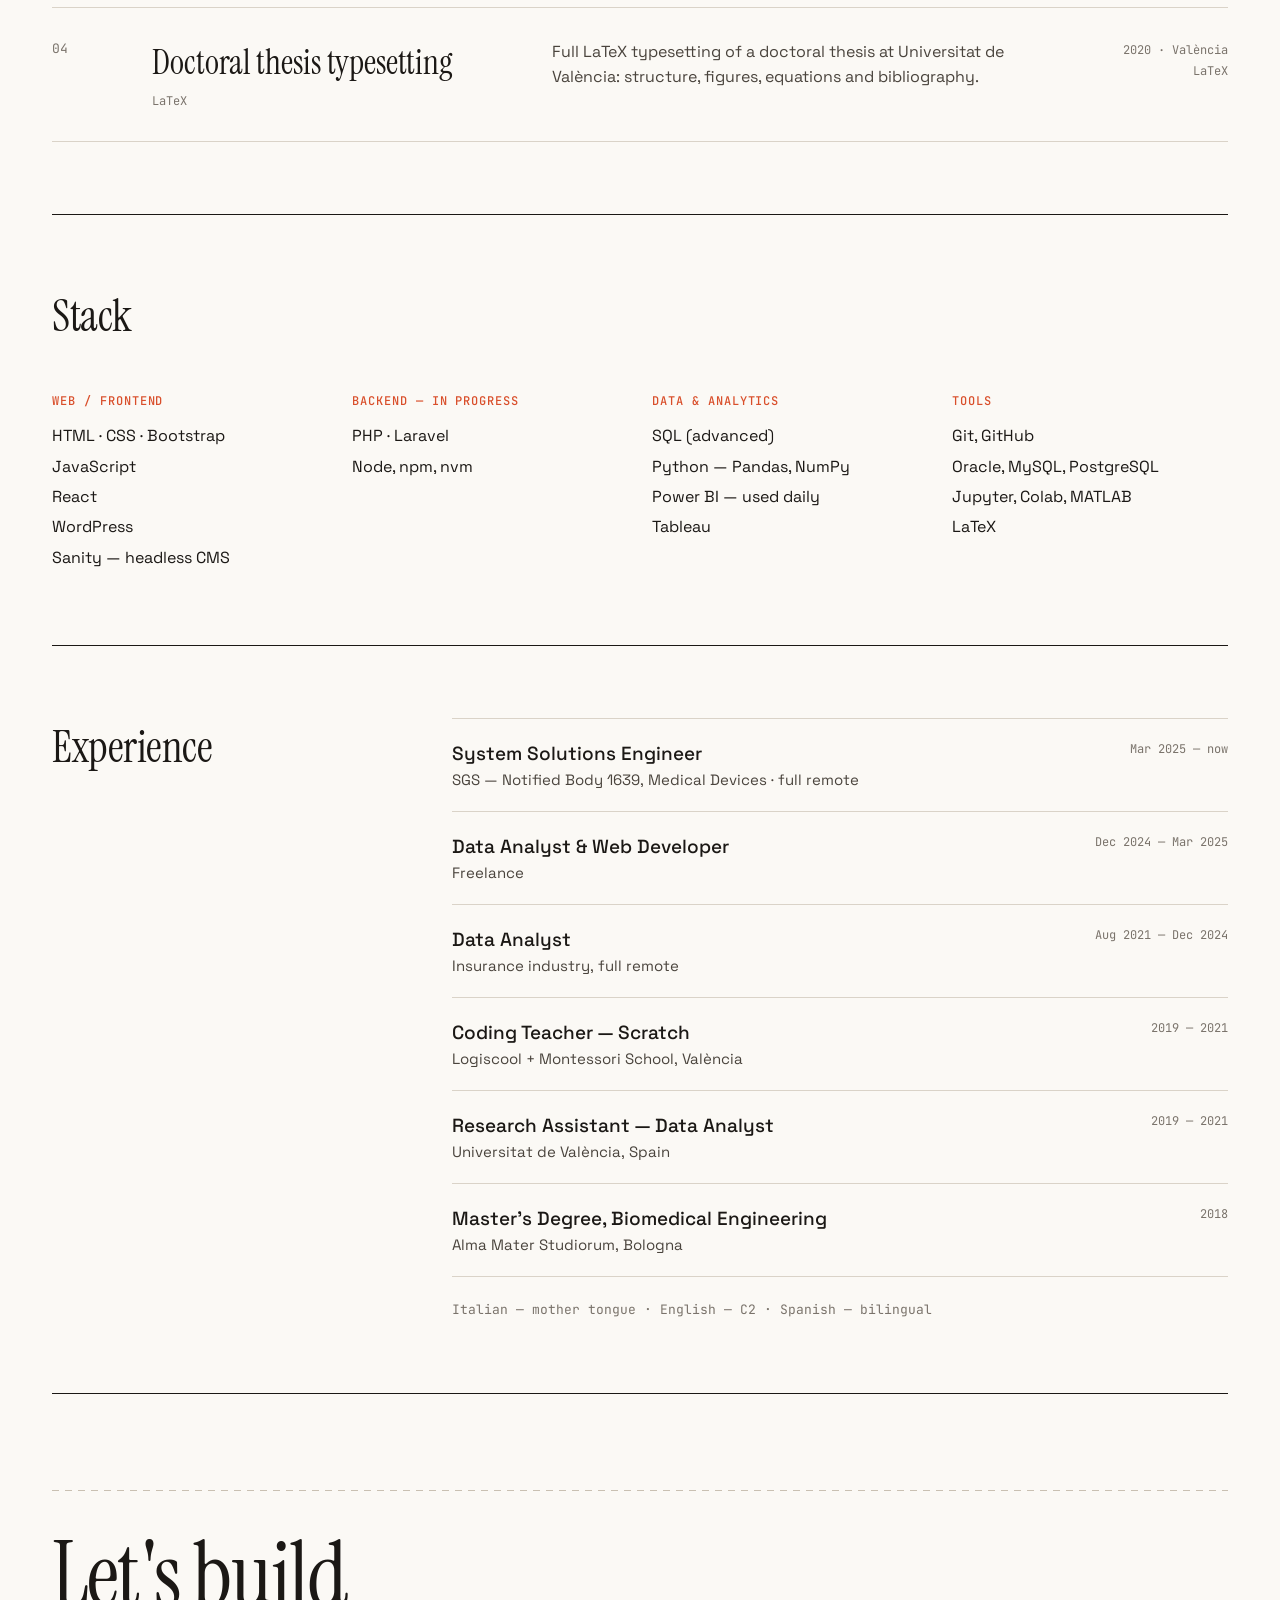
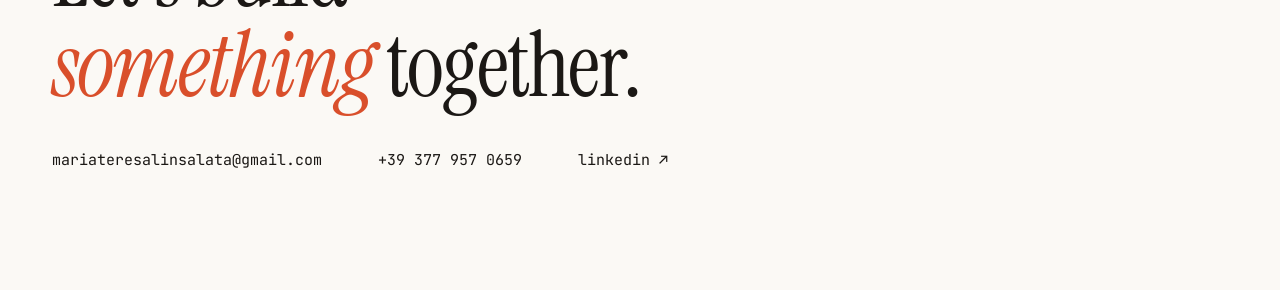
==== commit bcdb230a: "Landing: open Aventuro link in new tab, add it as project 03 in Selected work" ====
--- a/index.html
+++ b/index.html
@@ -38,7 +38,7 @@
         <div class="facts">
           <div>Currently → System Solutions Engineer, SGS</div>
           <div>Learning → Laravel / PHP, Aulab Fullstack</div>
-          <div>Beyond → <a href="aventuro/">Yoga teacher, RYT-250 ↗</a></div>
+          <div>Beyond → <a href="aventuro/" target="_blank" rel="noopener">Yoga teacher, RYT-250 ↗</a></div>
         </div>
       </div>
       <div class="hero-portrait">
@@ -73,8 +73,18 @@
       <div class="meta">2026<br>React · TypeScript · Vite</div>
     </div>
 
+    <a class="project" href="aventuro/" target="_blank" rel="noopener">
+      <div class="num">03</div>
+      <div class="head">
+        <h3>Aventuro Yoga Studio</h3>
+        <div class="link">mtl-landing.vercel.app/aventuro ↗</div>
+      </div>
+      <p>Trilingual (IT/EN/ES) landing page for an online yoga studio: practice guide embedded in the page and downloadable as PDF, PayPal sign-up, custom i18n switcher, no build step.</p>
+      <div class="meta">2026<br>HTML · CSS · JS</div>
+    </a>
+
     <div class="project is-last">
-      <div class="num">03</div>
+      <div class="num">04</div>
       <div class="head">
         <h3>Doctoral thesis typesetting</h3>
         <div class="link muted">LaTeX</div>
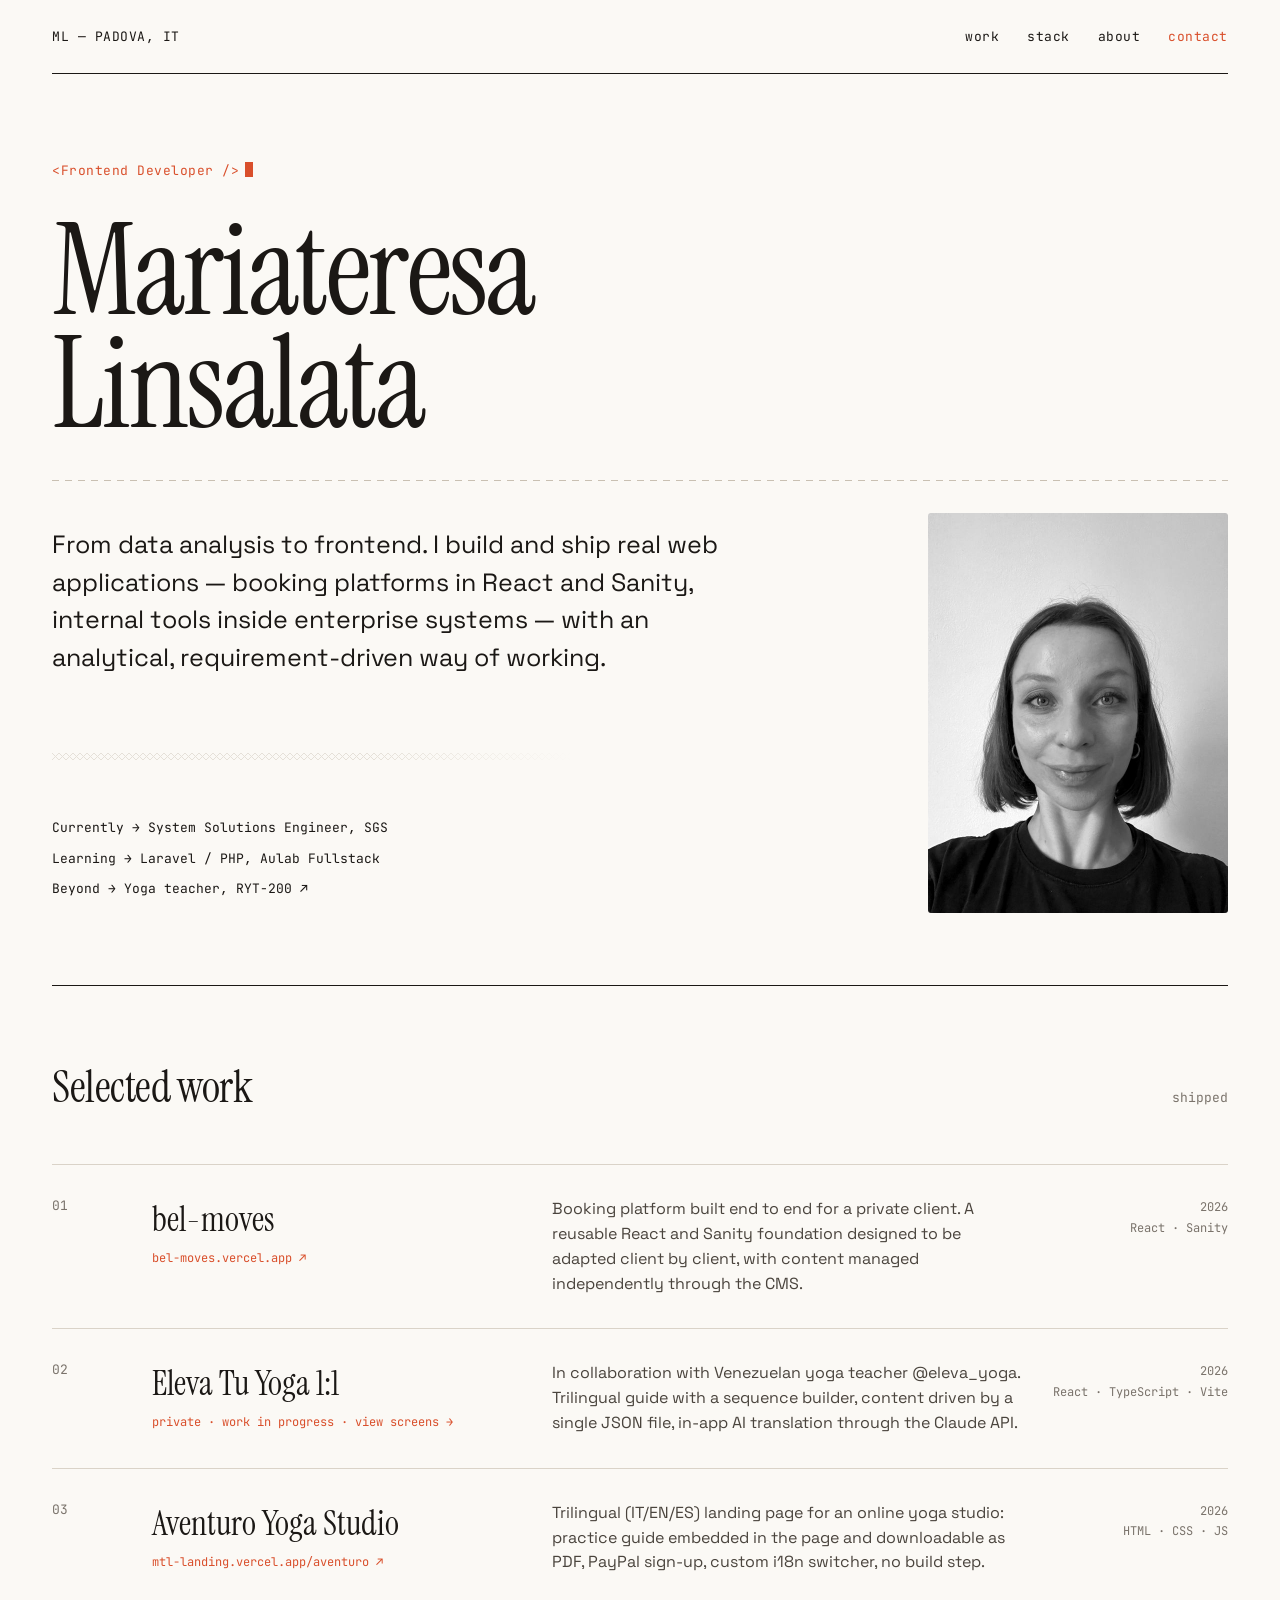
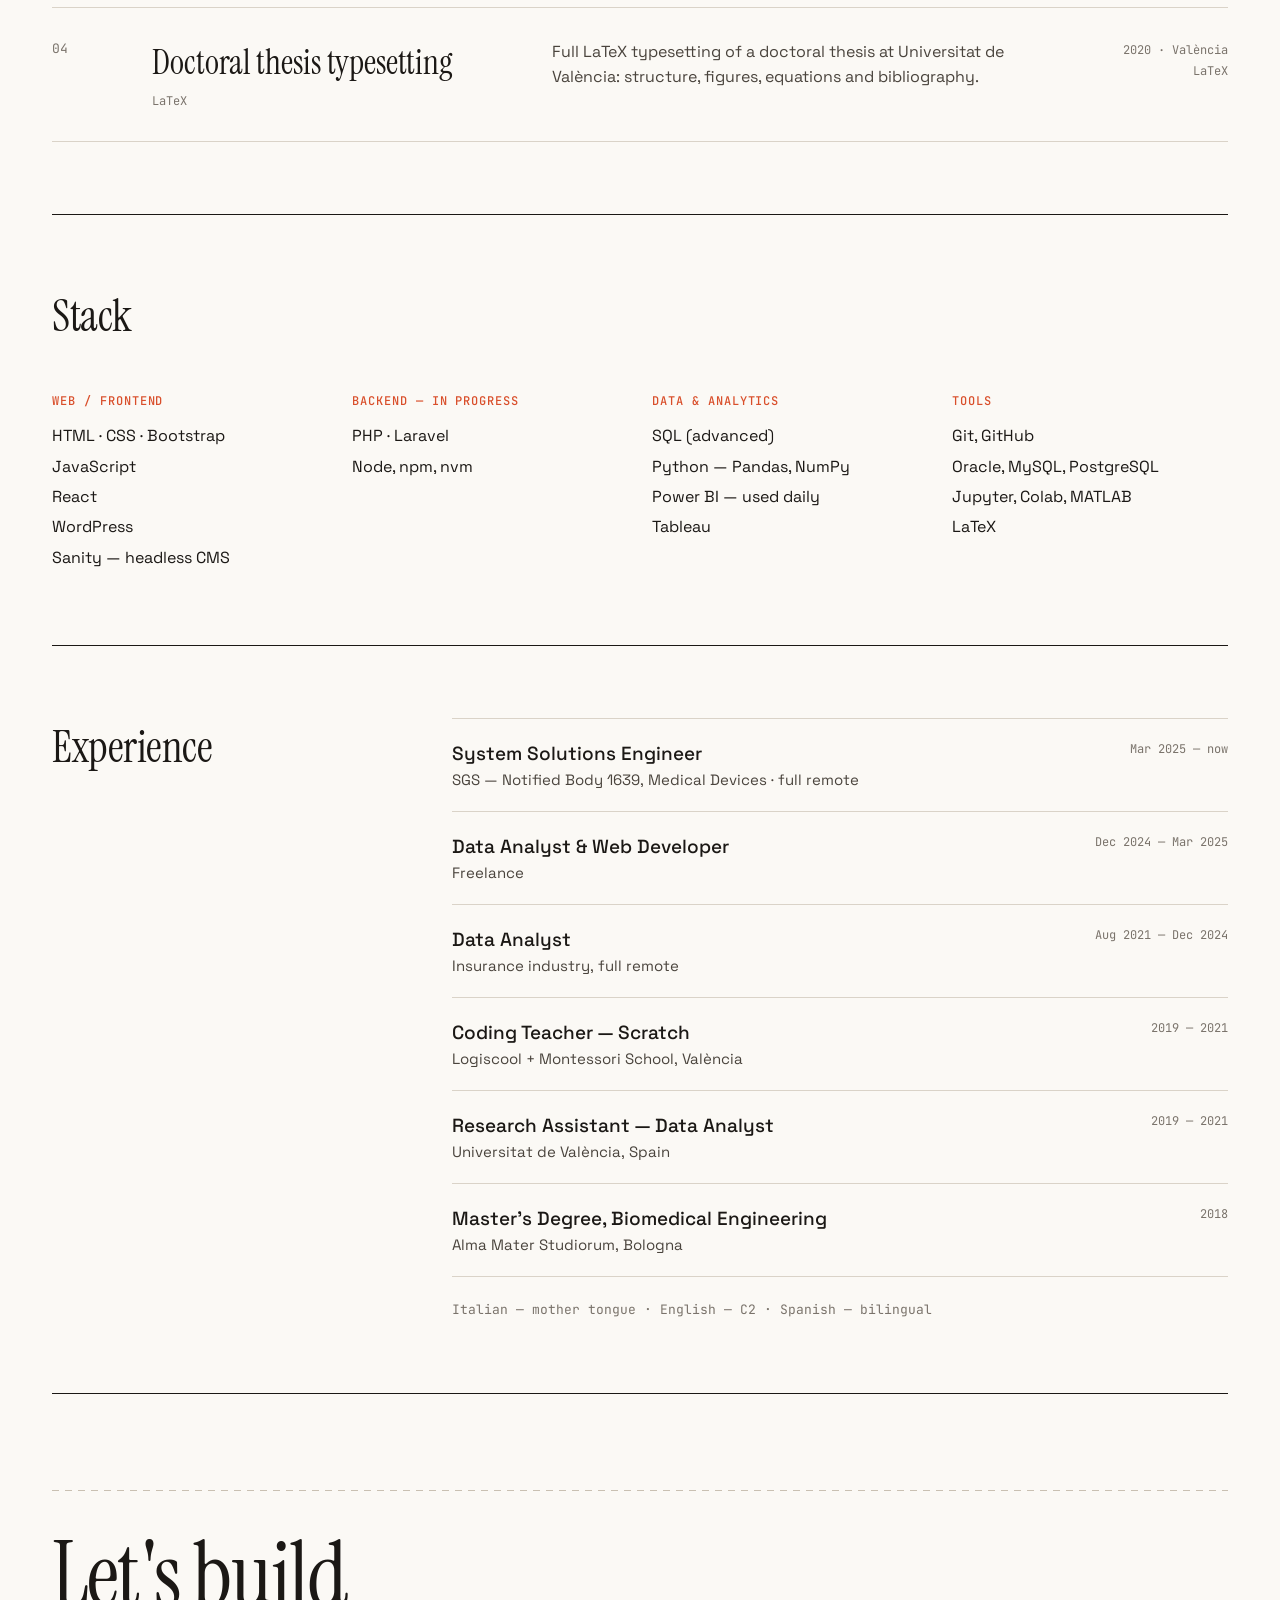
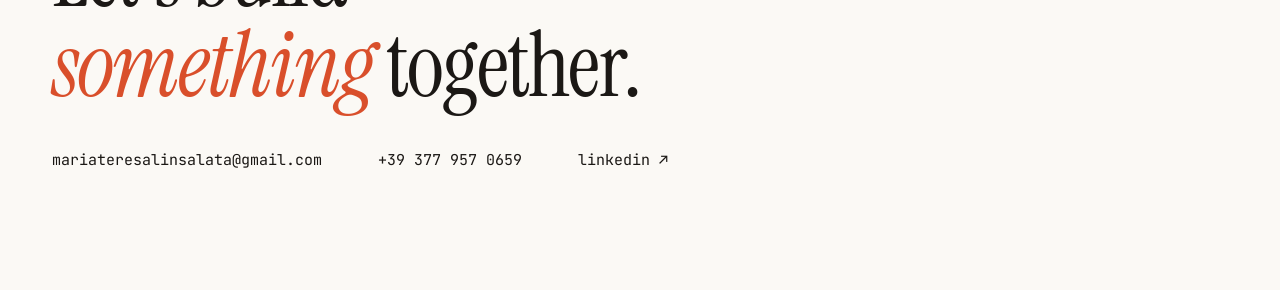
==== commit cb6ebcb5: "Aventuro: bonus mensile (call 15 min o ~5 messaggi), RYT 200h al posto di 250, modulo Hip Openers + " ====
--- a/index.html
+++ b/index.html
@@ -38,7 +38,7 @@
         <div class="facts">
           <div>Currently → System Solutions Engineer, SGS</div>
           <div>Learning → Laravel / PHP, Aulab Fullstack</div>
-          <div>Beyond → <a href="aventuro/" target="_blank" rel="noopener">Yoga teacher, RYT-250 ↗</a></div>
+          <div>Beyond → <a href="aventuro/" target="_blank" rel="noopener">Yoga teacher, RYT-200 ↗</a></div>
         </div>
       </div>
       <div class="hero-portrait">
